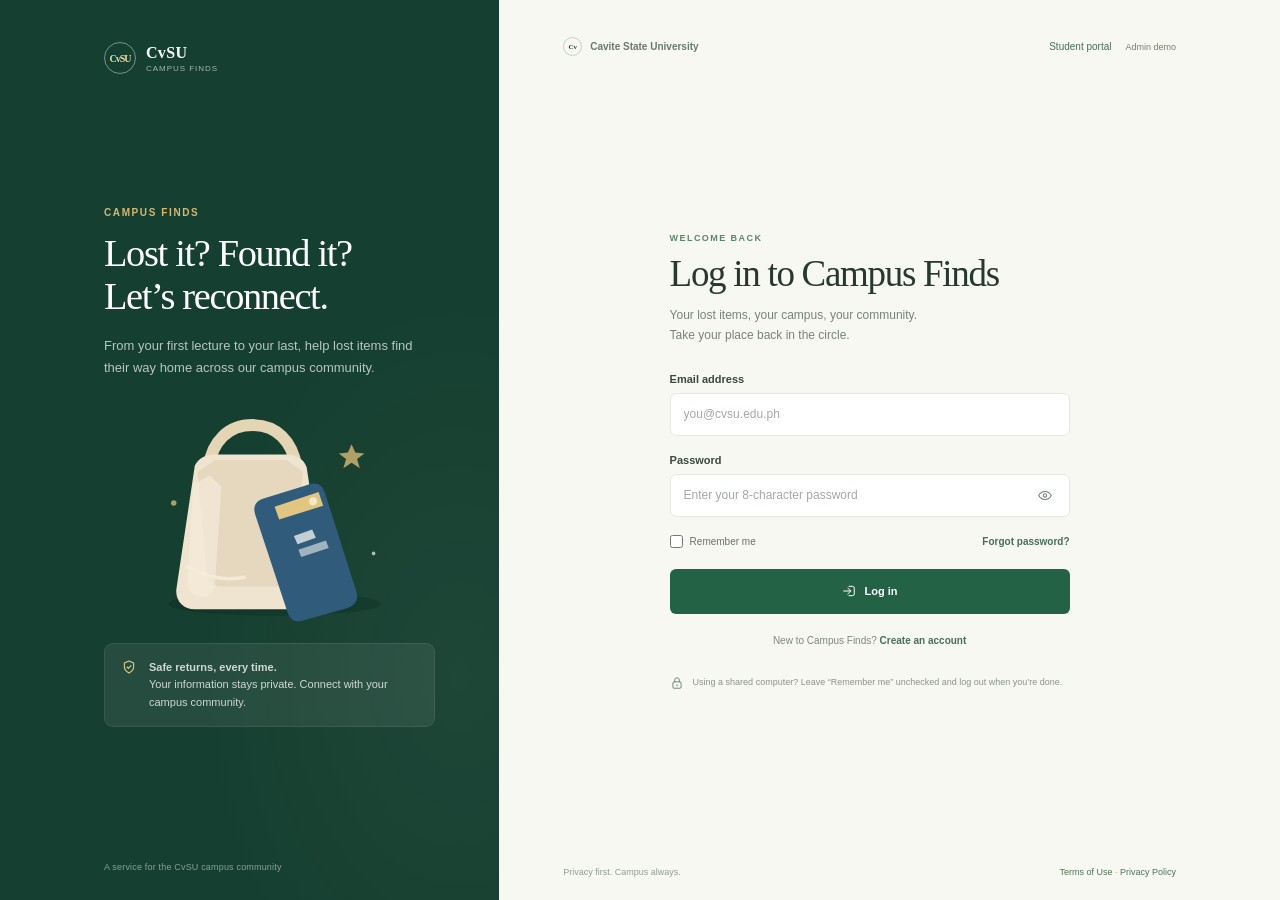
==== index.html @ 8b63ada3 "Add files via upload" ====
<!doctype html>
<html lang="en">
<head>
  <meta charset="utf-8">
  <meta name="viewport" content="width=device-width, initial-scale=1">
  <meta name="theme-color" content="#153f30">
  <title>Log in | Campus Finds</title>
  <link rel="stylesheet" href="style.css">
</head>
<body>
  <div class="page">
    <aside class="story" aria-labelledby="story-heading">
      <a class="brand" href="#" aria-label="Campus Finds home">
        <span class="brand-seal" aria-hidden="true">CvSU</span>
        <span class="brand-copy">
          <span class="brand-name">CvSU</span>
          <span class="brand-caption">Campus Finds</span>
        </span>
      </a>

      <div class="story-content">
        <p class="eyebrow">Campus Finds</p>
        <h1 id="story-heading">Lost it? Found it?<br>Let’s reconnect.</h1>
        <p class="story-description">From your first lecture to your last, help lost items find their way home across our campus community.</p>

        <svg class="illustration" viewBox="0 0 360 245" role="img" aria-labelledby="illustration-title">
          <title id="illustration-title">A canvas tote bag and a found student ID card</title>
          <ellipse cx="185" cy="218" rx="116" ry="13" fill="#092a20" opacity=".35"/>
          <path d="M113 69c4-29 22-46 48-46s43 17 48 46" fill="none" stroke="#e4d5b4" stroke-width="13" stroke-linecap="round"/>
          <path d="M98 67c4-8 12-12 22-12h78c11 0 19 5 22 14l20 132c2 13-7 23-20 23H98c-13 0-22-10-20-23L98 67Z" fill="#eee4cf"/>
          <path d="m101 74 19-13h78l18 13-11 110c-1 9-7 15-16 15h-62c-9 0-15-6-16-15L101 74Z" fill="#e5d8bf"/>
          <path d="m96 88 18-10 13 12-7 106c-1 8-4 13-11 14-10 1-20-5-19-17L96 88Z" fill="#f5ecda" opacity=".7"/>
          <path d="M219 89c10-5 18-2 21 8l34 107c3 10-1 16-11 19l-46 13c-9 3-15 0-18-9l-35-106c-3-9 0-15 9-18l46-14Z" fill="#315b7a"/>
          <path d="m185 112 48-16 5 15-48 15-5-14Z" fill="#e0c681"/>
          <circle cx="227" cy="106" r="4.4" fill="#f4e7c4"/>
          <path d="m206 144 20-7 4 9-20 7-4-9Z" fill="#dce5e6" opacity=".85"/>
          <path d="m211 159 30-10 3 8-30 10-3-8Z" fill="#dce5e6" opacity=".65"/>
          <path d="M91 178c21 12 41 15 61 11" fill="none" stroke="#f5ecda" stroke-width="4" stroke-linecap="round" opacity=".9"/>
          <path d="m269 44 4 9 10 1-8 6 3 10-9-6-9 6 3-10-8-6 10-1 4-9Z" fill="#d4b873" opacity=".8"/>
          <circle cx="75" cy="108" r="3" fill="#d4b873" opacity=".8"/>
          <circle cx="293" cy="163" r="2" fill="#fff" opacity=".65"/>
        </svg>

        <div class="story-note">
          <span class="note-icon" aria-hidden="true">
            <svg viewBox="0 0 24 24" fill="none">
              <path d="M12 3 5 6v5c0 4.7 2.9 8.1 7 10 4.1-1.9 7-5.3 7-10V6l-7-3Z" stroke="currentColor" stroke-width="1.6" stroke-linejoin="round"/>
              <path d="m9 12 2 2 4-4" stroke="currentColor" stroke-width="1.6" stroke-linecap="round" stroke-linejoin="round"/>
            </svg>
          </span>
          <span><strong>Safe returns, every time.</strong><br>Your information stays private. Connect with your campus community.</span>
        </div>
      </div>

      <footer class="story-footer">A service for the CvSU campus community</footer>
    </aside>

    <main class="main">
      <header class="topbar">
        <span class="topbar-campus"><span class="mini-seal" aria-hidden="true">Cv</span> Cavite State University</span>
        <span class="login-portals">
          <a href="student-overview.html">Student portal</a>
          <a href="admin-dashboard.html">Admin demo</a>
        </span>
      </header>

      <section class="login-area" aria-labelledby="login-heading">
        <div class="login-card">
          <p class="eyebrow">Welcome back</p>
          <h2 id="login-heading">Log in to Campus Finds</h2>
          <p class="login-intro">Your lost items, your campus, your community.<br>Take your place back in the circle.</p>

          <form id="login-form">
            <div class="field">
              <label for="email">Email address</label>
              <input id="email" name="email" type="email" autocomplete="username" placeholder="you@cvsu.edu.ph" required>
            </div>

            <div class="field">
              <label for="password">Password</label>
              <div class="input-wrap">
                <input class="password-input" id="password" name="password" type="password" autocomplete="current-password" placeholder="Enter your 8-character password" minlength="8" maxlength="8" required>
                <button class="visibility-toggle" id="toggle-password" type="button" aria-label="Show password" aria-pressed="false">
                  <svg viewBox="0 0 24 24" fill="none" aria-hidden="true">
                    <path d="M2.5 12s3.3-6 9.5-6 9.5 6 9.5 6-3.3 6-9.5 6-9.5-6-9.5-6Z" stroke="currentColor" stroke-width="1.6" stroke-linejoin="round"/>
                    <circle cx="12" cy="12" r="2.5" stroke="currentColor" stroke-width="1.6"/>
                  </svg>
                </button>
              </div>
            </div>

            <div class="form-options">
              <label class="remember" for="remember">
                <input id="remember" name="remember" type="checkbox">
                <span>Remember me</span>
              </label>
              <a class="text-link" href="#forgot-password">Forgot password?</a>
            </div>

            <button class="submit-button" type="submit">
              <svg viewBox="0 0 24 24" fill="none" aria-hidden="true">
                <path d="M10 17 15 12 10 7M15 12H3m9-8h6a3 3 0 0 1 3 3v10a3 3 0 0 1-3 3h-6" stroke="currentColor" stroke-width="1.7" stroke-linecap="round" stroke-linejoin="round"/>
              </svg>
              Log in
            </button>
            <p class="form-message" id="form-message" role="status" aria-live="polite"></p>
          </form>

          <p class="signup-prompt">New to Campus Finds? <a class="text-link" href="register.html">Create an account</a></p>

          <div class="security-note">
            <svg viewBox="0 0 24 24" fill="none" aria-hidden="true">
              <rect x="5" y="10" width="14" height="11" rx="2" stroke="currentColor" stroke-width="1.6"/>
              <path d="M8 10V7a4 4 0 0 1 8 0v3m-4 5v2" stroke="currentColor" stroke-width="1.6" stroke-linecap="round"/>
            </svg>
            <span>Using a shared computer? Leave “Remember me” unchecked and log out when you’re done.</span>
          </div>
        </div>
      </section>

      <footer class="main-footer">
        <span>Privacy first. Campus always.</span>
        <span class="terms"><a href="#terms">Terms of Use</a> · <a href="#privacy">Privacy Policy</a></span>
      </footer>
    </main>
  </div>

  <script>
    const accountsStorageKey = "campus-finds-accounts";
    const passwordInput = document.querySelector("#password");
    const passwordToggle = document.querySelector("#toggle-password");
    const loginForm = document.querySelector("#login-form");
    const formMessage = document.querySelector("#form-message");

    passwordToggle.addEventListener("click", () => {
      const showingPassword = passwordInput.type === "password";
      passwordInput.type = showingPassword ? "text" : "password";
      passwordToggle.setAttribute("aria-pressed", String(showingPassword));
      passwordToggle.setAttribute("aria-label", showingPassword ? "Hide password" : "Show password");
    });

    if (new URLSearchParams(window.location.search).has("registered")) {
      formMessage.textContent = "Account created. You can now log in with your campus email and password.";
      formMessage.classList.add("success");
      const savedProfile = JSON.parse(localStorage.getItem("campus-finds-student-profile") || "{}");
      if (savedProfile.email) {
        document.querySelector("#email").value = savedProfile.email;
      }
    }

    async function hashPassword(password, salt) {
      const encoded = new TextEncoder().encode(`${salt}:${password}`);
      const digest = await crypto.subtle.digest("SHA-256", encoded);
      return Array.from(new Uint8Array(digest), (byte) => byte.toString(16).padStart(2, "0")).join("");
    }

    loginForm.addEventListener("submit", async (event) => {
      event.preventDefault();
      formMessage.textContent = "";
      formMessage.classList.remove("success");

      try {
        const savedAccounts = localStorage.getItem(accountsStorageKey);
        const accounts = savedAccounts ? JSON.parse(savedAccounts) : [];
        if (!Array.isArray(accounts)) {
          throw new Error("Saved account data has an unexpected format.");
        }

        const email = document.querySelector("#email").value.trim().toLowerCase();
        const account = accounts.find((savedAccount) => savedAccount.email === email);
        if (!account || await hashPassword(passwordInput.value, account.salt) !== account.passwordHash) {
          formMessage.textContent = "Email or password is incorrect. If you do not have an account yet, create one first.";
          return;
        }

        localStorage.setItem("campus-finds-student-profile", JSON.stringify({
          firstName: account.firstName,
          lastName: account.lastName,
          studentNumber: account.studentNumber,
          program: account.program,
          email: account.email
        }));
        window.location.href = "student-overview.html";
      } catch (error) {
        console.error("Unable to log in the student account.", error);
        formMessage.textContent = "Could not log in using this browser. Check browser storage settings and try again.";
      }
    });
  </script>
</body>
</html>
---- style.css ----
:root {
  color-scheme: light;
  --forest: #153f30;
  --forest-deep: #103629;
  --cream: #f8f8f2;
  --ink: #26372f;
  --muted: #78837b;
  --line: #e5e9e2;
  --gold: #d4b873;
  font-family: Inter, "Segoe UI", Arial, sans-serif;
  font-synthesis: none;
  text-rendering: optimizeLegibility;
  -webkit-font-smoothing: antialiased;
  -moz-osx-font-smoothing: grayscale;
}

* {
  box-sizing: border-box;
}

body {
  min-width: 320px;
  min-height: 100vh;
  margin: 0;
  color: var(--ink);
  background: var(--cream);
}

a {
  color: inherit;
}

button,
input {
  font: inherit;
}

.page {
  display: grid;
  grid-template-columns: minmax(320px, 39%) 1fr;
  min-height: 100vh;
}

.story {
  position: relative;
  display: flex;
  min-height: 100vh;
  flex-direction: column;
  overflow: hidden;
  padding: 42px clamp(32px, 5vw, 76px) 28px;
  color: #fff;
  background:
    radial-gradient(ellipse at 92% 75%, rgb(255 255 255 / 4%), transparent 40%),
    var(--forest);
}

.brand {
  display: inline-flex;
  width: fit-content;
  align-items: center;
  gap: 10px;
  color: inherit;
  text-decoration: none;
}

.brand-seal {
  display: grid;
  width: 32px;
  height: 32px;
  place-items: center;
  border: 1px solid rgb(255 255 255 / 42%);
  border-radius: 50%;
  color: #f0dda3;
  font-family: Georgia, serif;
  font-size: 10px;
  font-weight: 700;
  letter-spacing: -1px;
}

.brand-copy {
  display: grid;
  gap: 2px;
}

.brand-name {
  font-family: Georgia, "Times New Roman", serif;
  font-size: 16px;
  font-weight: 700;
  letter-spacing: .02em;
}

.brand-caption {
  color: rgb(255 255 255 / 62%);
  font-size: 8px;
  letter-spacing: .12em;
  text-transform: uppercase;
}

.story-content {
  width: min(100%, 390px);
  margin: auto 0;
  padding: 46px 0 20px;
}

.eyebrow {
  margin: 0 0 14px;
  color: var(--gold);
  font-size: 10px;
  font-weight: 700;
  letter-spacing: .16em;
  text-transform: uppercase;
}

.story h1 {
  max-width: 350px;
  margin: 0;
  font-family: Georgia, "Times New Roman", serif;
  font-size: clamp(30px, 3vw, 43px);
  font-weight: 500;
  letter-spacing: -.035em;
  line-height: 1.12;
}

.story-description {
  max-width: 340px;
  margin: 17px 0 0;
  color: rgb(255 255 255 / 70%);
  font-size: 13px;
  line-height: 1.75;
}

.illustration {
  display: block;
  width: min(100%, 330px);
  height: auto;
  margin: 24px auto 14px;
  overflow: visible;
}

.story-note {
  display: flex;
  max-width: 350px;
  align-items: flex-start;
  gap: 12px;
  padding: 15px 16px;
  border: 1px solid rgb(255 255 255 / 8%);
  border-radius: 9px;
  background: rgb(255 255 255 / 7%);
  color: rgb(255 255 255 / 78%);
  font-size: 11px;
  line-height: 1.6;
}

.note-icon {
  flex: 0 0 auto;
  color: #e4cf8b;
}

.note-icon svg {
  display: block;
  width: 16px;
  height: 16px;
}

.story-footer {
  margin-top: 28px;
  color: rgb(255 255 255 / 50%);
  font-size: 9px;
  letter-spacing: .02em;
}

.main {
  display: flex;
  min-width: 0;
  min-height: 100vh;
  flex-direction: column;
  padding: 37px clamp(30px, 5vw, 76px) 23px;
  background: var(--cream);
}

.topbar {
  display: flex;
  align-items: center;
  justify-content: space-between;
  color: #68786e;
  font-size: 10px;
}

.topbar-campus {
  display: inline-flex;
  align-items: center;
  gap: 8px;
  font-weight: 600;
}

.mini-seal {
  display: inline-grid;
  width: 19px;
  height: 19px;
  place-items: center;
  border: 1px solid #c7d0c7;
  border-radius: 50%;
  color: var(--forest);
  font-family: Georgia, serif;
  font-size: 7px;
  font-weight: 700;
}

.topbar a,
.text-link {
  color: #456e59;
  text-decoration: none;
}

.login-portals {
  display: inline-flex;
  align-items: center;
  gap: 14px;
}

.login-portals a:last-child {
  color: #7a806d;
  font-size: 9px;
}

.topbar a:hover,
.text-link:hover,
.terms a:hover {
  text-decoration: underline;
  text-underline-offset: 3px;
}

.login-area {
  display: grid;
  flex: 1;
  align-items: center;
  justify-items: center;
  padding: 54px 0;
}

.login-card {
  width: min(100%, 400px);
}

.register-area {
  padding: 26px 0;
}

.register-card {
  width: min(100%, 430px);
}

.register-card .eyebrow {
  margin-bottom: 9px;
  color: #5c866c;
  font-size: 9px;
}

.register-card h2 {
  margin: 0;
  color: #26382f;
  font-size: clamp(25px, 2.5vw, 31px);
  font-weight: 500;
  letter-spacing: -.035em;
  line-height: 1.15;
}

.register-card .login-intro {
  margin: 7px 0 16px;
  font-size: 11px;
  line-height: 1.55;
}

.register-grid {
  display: grid;
  grid-template-columns: repeat(2, minmax(0, 1fr));
  column-gap: 12px;
}

.register-card .field {
  margin-bottom: 11px;
}

.register-card .field label {
  margin-bottom: 6px;
  font-size: 10px;
}

.register-card .field input[type="email"],
.register-card .field input[type="password"],
.register-card .field input[type="text"] {
  height: 37px;
  padding: 0 10px;
  font-size: 11px;
}

.register-card .password-input {
  padding-right: 40px !important;
}

.register-card .visibility-toggle {
  right: 8px;
}

.field-hint {
  margin: 5px 0 0;
  color: #89938b;
  font-size: 9px;
  line-height: 1.4;
}

.terms-consent {
  display: flex;
  align-items: flex-start;
  gap: 7px;
  margin: 2px 0 13px;
  color: #78837b;
  font-size: 9px;
  line-height: 1.45;
}

.terms-consent input {
  flex: 0 0 auto;
  width: 13px;
  height: 13px;
  margin: 1px 0 0;
  accent-color: var(--forest);
}

.terms-consent a {
  color: #456e59;
  font-weight: 600;
  text-decoration: none;
}

.register-card .submit-button {
  min-height: 39px;
  font-size: 10px;
}

.register-card .signup-prompt {
  margin-top: 13px;
}

.register-note {
  display: flex;
  align-items: flex-start;
  gap: 8px;
  margin-top: 15px;
  padding: 10px;
  border-radius: 6px;
  background: #edf4eb;
  color: #54715d;
  font-size: 9px;
  line-height: 1.45;
}

.register-note svg {
  flex: 0 0 auto;
  width: 13px;
  height: 13px;
  color: #28734e;
}

.login-card .eyebrow {
  margin-bottom: 10px;
  color: #5c866c;
  font-size: 9px;
}

.login-card h2 {
  margin: 0;
  color: #26382f;
  font-family: Georgia, "Times New Roman", serif;
  font-size: clamp(28px, 3vw, 37px);
  font-weight: 500;
  letter-spacing: -.035em;
  line-height: 1.15;
}

.login-intro {
  margin: 9px 0 27px;
  color: var(--muted);
  font-size: 12px;
  line-height: 1.7;
}

.field {
  margin-bottom: 18px;
}

.field label {
  display: block;
  margin-bottom: 8px;
  color: #39483f;
  font-size: 11px;
  font-weight: 650;
}

.input-wrap {
  position: relative;
}

.field input[type="email"],
.field input[type="password"],
.field input[type="text"] {
  display: block;
  width: 100%;
  height: 43px;
  padding: 0 13px;
  border: 1px solid var(--line);
  border-radius: 6px;
  outline: none;
  background: #fff;
  color: #28382f;
  font-size: 12px;
  transition: border-color .15s ease, box-shadow .15s ease;
}

.field input::placeholder {
  color: #a2aaa3;
}

.field input:focus {
  border-color: #6f947c;
  box-shadow: 0 0 0 3px rgb(72 117 87 / 12%);
}

.password-input {
  padding-right: 49px !important;
}

.visibility-toggle {
  position: absolute;
  top: 50%;
  right: 12px;
  display: inline-grid;
  width: 25px;
  height: 25px;
  place-items: center;
  padding: 0;
  transform: translateY(-50%);
  border: 0;
  background: transparent;
  color: #718077;
  cursor: pointer;
}

.visibility-toggle svg {
  width: 16px;
  height: 16px;
}

.form-options {
  display: flex;
  align-items: center;
  justify-content: space-between;
  gap: 12px;
  margin: 1px 0 21px;
  font-size: 10px;
}

.remember {
  display: inline-flex;
  align-items: center;
  gap: 7px;
  color: #67736b;
  cursor: pointer;
}

.remember input {
  width: 13px;
  height: 13px;
  margin: 0;
  accent-color: var(--forest);
}

.text-link {
  font-size: 10px;
  font-weight: 600;
}

.submit-button {
  display: inline-flex;
  width: 100%;
  min-height: 45px;
  align-items: center;
  justify-content: center;
  gap: 9px;
  border: 0;
  border-radius: 6px;
  background: #246246;
  color: #fff;
  cursor: pointer;
  font-size: 11px;
  font-weight: 650;
  transition: background .15s ease, transform .15s ease;
}

.submit-button:hover {
  background: #1b5139;
}

.submit-button:active {
  transform: translateY(1px);
}

.submit-button svg {
  width: 14px;
  height: 14px;
}

.form-message {
  min-height: 0;
  margin: 0;
  color: #9b4c36;
  font-size: 11px;
  line-height: 1.5;
}

.form-message.success {
  color: #32704b;
}

.form-message:not(:empty) {
  margin-top: 12px;
}

.signup-prompt {
  margin: 21px 0 0;
  color: #7d877f;
  font-size: 10px;
  text-align: center;
}

.signup-prompt a {
  font-weight: 650;
}

.security-note {
  display: flex;
  align-items: flex-start;
  gap: 9px;
  margin-top: 29px;
  color: #89938b;
  font-size: 9px;
  line-height: 1.6;
}

.security-note svg {
  flex: 0 0 auto;
  width: 14px;
  height: 14px;
  margin-top: 1px;
  color: #67836e;
}

.main-footer {
  display: flex;
  align-items: center;
  justify-content: space-between;
  gap: 20px;
  color: #929b92;
  font-size: 9px;
}

.main-footer a {
  color: #4b7358;
  text-decoration: none;
}

:focus-visible {
  outline: 3px solid #b5a05f;
  outline-offset: 3px;
}

@media (min-width: 1200px) {
  .story {
    padding-left: max(64px, calc((100vw - 1200px) / 2 + 64px));
  }

  .main {
    padding-right: max(64px, calc((100vw - 1200px) / 2 + 64px));
  }
}

@media (max-width: 760px) {
  .page {
    grid-template-columns: minmax(270px, 40%) 1fr;
  }

  .story {
    padding: 30px 25px 22px;
  }

  .main {
    padding: 28px 25px 20px;
  }

  .illustration {
    margin-top: 12px;
  }

  .login-area {
    padding: 38px 0;
  }

  .register-area {
    padding: 30px 0;
  }
}

@media (max-width: 600px) {
  .page {
    display: flex;
    flex-direction: column;
  }

  .story {
    min-height: auto;
    padding: 24px 24px 22px;
  }

  .story-content {
    width: 100%;
    margin: 30px 0 0;
    padding: 0;
  }

  .story h1 {
    max-width: 320px;
    font-size: 32px;
  }

  .story-description {
    max-width: 420px;
    margin-top: 10px;
    font-size: 12px;
  }

  .illustration {
    position: absolute;
    right: 12px;
    bottom: 7px;
    width: 145px;
    margin: 0;
    opacity: .92;
  }

  .story-note,
  .story-footer {
    display: none;
  }

  .main {
    min-height: 620px;
    flex: 1;
    padding: 24px 24px 18px;
  }

  .register-grid {
    column-gap: 10px;
  }

  .login-area {
    padding: 46px 0;
  }

  .login-card h2 {
    font-size: 32px;
  }

  .main-footer {
    flex-wrap: wrap;
    font-size: 8px;
  }
}

@media (max-width: 380px) {
  .story {
    padding-right: 18px;
    padding-left: 18px;
  }

  .main {
    padding-right: 18px;
    padding-left: 18px;
  }

  .illustration {
    right: -14px;
    width: 125px;
    opacity: .7;
  }
}

.dashboard-body {
  min-width: 320px;
  background: #f4f6f2;
}

.dashboard {
  display: grid;
  min-height: 100vh;
  grid-template-columns: 218px minmax(0, 1fr);
}

.dashboard-sidebar {
  position: sticky;
  top: 0;
  display: flex;
  height: 100vh;
  flex-direction: column;
  padding: 25px 18px 15px;
  background: #153f30;
  color: #fff;
}

.dashboard-sidebar .brand {
  margin: 0 4px 32px;
}

.dashboard-sidebar .brand-name {
  font-family: inherit;
  font-size: 18px;
}

.dashboard-campus-tag {
  color: #e2ca82;
  font-size: 7px;
  font-weight: 500;
  text-transform: uppercase;
}

.dashboard-sidebar .brand-caption {
  font-size: 8px;
  line-height: 1.6;
  letter-spacing: .02em;
  text-transform: none;
}

.dashboard-nav-group {
  display: grid;
  gap: 12px;
}

.dashboard-product {
  display: grid;
  gap: 5px;
  padding: 0 4px 10px;
  color: #fff;
  text-decoration: none;
}

.dashboard-product strong {
  font-size: 13px;
}

.dashboard-product span,
.dashboard-nav-label {
  color: #b8c9bf;
  font-size: 8px;
  text-transform: uppercase;
}

.dashboard-nav-label {
  margin: 0 4px -5px;
  color: #d2c280;
}

.dashboard-nav {
  display: grid;
  gap: 5px;
}

.dashboard-nav a {
  display: flex;
  min-height: 33px;
  align-items: center;
  gap: 9px;
  padding: 0 10px;
  border-radius: 5px;
  color: #d4e0d8;
  font-size: 10px;
  text-decoration: none;
}

.dashboard-nav a span {
  width: 14px;
  font-size: 14px;
  text-align: center;
}

.dashboard-nav a:hover,
.dashboard-nav a.active {
  background: #285b43;
  color: #fff;
}

.dashboard-sidebar-bottom {
  margin-top: auto;
}

.dashboard-tip {
  display: grid;
  gap: 8px;
  padding: 11px;
  border: 1px solid rgb(255 255 255 / 9%);
  border-radius: 7px;
  background: rgb(255 255 255 / 5%);
  font-size: 9px;
}

.dashboard-tip > span {
  color: #dec87b;
  font-size: 16px;
}

.dashboard-tip p {
  margin: 0;
  color: #bfd0c6;
  line-height: 1.5;
}

.dashboard-tip a,
.dashboard-help {
  color: #d5c57f;
  font-size: 8px;
  text-decoration: none;
}

.dashboard-help {
  display: block;
  margin: 15px 3px 0;
  color: #b8c9bf;
}

.dashboard-main {
  min-width: 0;
}

.dashboard-topbar {
  display: flex;
  min-height: 56px;
  align-items: center;
  justify-content: space-between;
  gap: 15px;
  padding: 0 28px;
  border-bottom: 1px solid #e8ebe5;
  background: #fff;
}

.dashboard-campus-name,
.dashboard-user {
  display: flex;
  align-items: center;
  gap: 9px;
  color: #45584c;
  font-size: 9px;
}

.admin-portal-link {
  color: #55755e;
  font-size: 8px;
  text-decoration: none;
}

.admin-portal-link:hover {
  text-decoration: underline;
}

.dashboard-topbar .mini-seal {
  width: 17px;
  height: 17px;
}

.portal-pill {
  padding: 4px 7px;
  border-radius: 9px;
  background: #edf4eb;
  color: #55755e;
  font-size: 7px;
}

.dashboard-user {
  gap: 10px;
}

.dashboard-profile-link {
  display: flex;
  align-items: center;
  gap: 8px;
  border-radius: 5px;
  color: inherit;
  text-decoration: none;
}

.dashboard-profile-link:hover .user-name {
  color: #286345;
}

.notification-button {
  border: 0;
  background: transparent;
  color: #68786e;
  cursor: pointer;
}

.user-avatar {
  display: grid;
  width: 23px;
  height: 23px;
  place-items: center;
  border-radius: 50%;
  background: #e7f0e7;
  color: #315c43;
  font-size: 9px;
}

.user-name {
  color: #34453b;
  font-size: 9px;
}

.user-name small {
  display: block;
  margin-top: 2px;
  color: #89938b;
  font-size: 7px;
}

.profile-page {
  width: min(100%, 620px);
  margin: 0 auto;
}

.profile-page h1 {
  margin: 0;
  color: #283d32;
  font-size: 22px;
  font-weight: 500;
}

.profile-intro {
  margin: 6px 0 18px;
  color: #879188;
  font-size: 10px;
  line-height: 1.5;
}

.profile-card {
  padding: 20px;
  border: 1px solid #e7ebe5;
  border-radius: 8px;
  background: #fff;
}

.profile-card-heading {
  display: flex;
  align-items: center;
  gap: 12px;
  margin-bottom: 18px;
  padding-bottom: 16px;
  border-bottom: 1px solid #edf0eb;
}

.profile-avatar-large {
  display: grid;
  width: 42px;
  height: 42px;
  flex: 0 0 auto;
  place-items: center;
  border-radius: 50%;
  background: #e7f0e7;
  color: #315c43;
  font-size: 17px;
  font-weight: 600;
}

.profile-card-heading h2 {
  margin: 0;
  color: #34483a;
  font-size: 13px;
}

.profile-card-heading p {
  margin: 4px 0 0;
  color: #89938b;
  font-size: 9px;
}

.profile-form-grid {
  display: grid;
  grid-template-columns: repeat(2, minmax(0, 1fr));
  gap: 0 14px;
}

.profile-card .field {
  margin-bottom: 15px;
}

.profile-card .field label {
  margin-bottom: 6px;
  font-size: 10px;
}

.profile-card .field input {
  height: 39px;
  padding: 0 10px;
  border: 1px solid var(--line);
  border-radius: 6px;
  outline: none;
  background: #fff;
  color: #28382f;
  font-size: 11px;
}

.profile-card .field input:focus {
  border-color: #6f947c;
  box-shadow: 0 0 0 3px rgb(72 117 87 / 12%);
}

.profile-actions {
  display: flex;
  align-items: center;
  gap: 12px;
  margin-top: 2px;
}

.profile-actions .submit-button {
  width: auto;
  min-width: 145px;
  padding: 0 16px;
}

.profile-message {
  margin: 0;
  color: #32704b;
  font-size: 9px;
  line-height: 1.5;
}

.profile-message:not(:empty) {
  margin-top: 12px;
}

.profile-message.error {
  color: #9b4c36;
}

.profile-back-link {
  color: #456e59;
  font-size: 10px;
  text-decoration: none;
}

.profile-notice {
  margin: 13px 0 0;
  padding: 10px;
  border-radius: 6px;
  background: #edf4eb;
  color: #54715d;
  font-size: 9px;
  line-height: 1.5;
}

.logout-link {
  color: #68786e;
  font-size: 8px;
  text-decoration: none;
}

.dashboard-content {
  width: min(100%, 1160px);
  margin: 0 auto;
  padding: 23px 28px 16px;
}

.dashboard-heading {
  display: flex;
  align-items: flex-end;
  justify-content: space-between;
  gap: 15px;
  margin-bottom: 17px;
}

.dashboard-eyebrow {
  margin: 0 0 5px;
  color: #4b795a;
  font-size: 8px;
  font-weight: 700;
  letter-spacing: .06em;
  text-transform: uppercase;
}

.dashboard-heading h1 {
  margin: 0;
  color: #283d32;
  font-size: 22px;
  font-weight: 500;
}

.dashboard-subtitle {
  margin: 5px 0 0;
  color: #879188;
  font-size: 9px;
}

.dashboard-date {
  color: #8a948c;
  font-size: 8px;
}

.dashboard-hero {
  position: relative;
  display: flex;
  min-height: 116px;
  align-items: center;
  overflow: hidden;
  padding: 18px 22px;
  border-radius: 8px;
  background: #153f30;
  color: white;
}

.dashboard-hero h2 {
  margin: 0;
  font-size: 16px;
  font-weight: 600;
}

.dashboard-hero p {
  margin: 7px 0 11px;
  color: #d0ddd4;
  font-size: 8px;
  line-height: 1.6;
}

.hero-decoration {
  position: absolute;
  right: 45px;
  bottom: -28px;
  display: grid;
  width: 126px;
  height: 126px;
  place-items: center;
  border: 1px solid rgb(255 255 255 / 17%);
  border-radius: 50%;
  color: rgb(255 255 255 / 16%);
  font-family: Georgia, serif;
  font-size: 26px;
}

.dashboard-stats {
  display: grid;
  grid-template-columns: repeat(4, minmax(0, 1fr));
  gap: 10px;
  margin: 12px 0 15px;
}

.stat-card {
  display: flex;
  min-height: 66px;
  align-items: flex-start;
  gap: 9px;
  padding: 10px;
  border: 1px solid #e7ebe5;
  border-radius: 7px;
  background: #fff;
}

.stat-icon {
  display: grid;
  width: 19px;
  height: 19px;
  flex: 0 0 auto;
  place-items: center;
  border-radius: 5px;
  font-size: 10px;
}

.stat-icon.green {
  background: #e9f2e9;
  color: #4c805b;
}

.stat-icon.blue {
  background: #edf3f4;
  color: #537c80;
}

.stat-icon.gold {
  background: #f5f0e5;
  color: #9a7840;
}

.stat-card p,
.stat-card small {
  display: block;
  margin: 0;
  color: #89938b;
  font-size: 7px;
}

.stat-card strong {
  display: block;
  margin: 3px 0;
  color: #2e4437;
  font-size: 17px;
  font-weight: 600;
  line-height: 1;
}

.dashboard-columns {
  display: grid;
  grid-template-columns: minmax(0, 1.8fr) minmax(180px, .9fr);
  gap: 12px;
}

.reported-section,
.updates-section {
  min-width: 0;
}

.section-heading {
  display: flex;
  min-height: 23px;
  align-items: flex-start;
  justify-content: space-between;
  gap: 10px;
}

.section-heading h2 {
  margin: 0;
  color: #33483a;
  font-size: 11px;
  font-weight: 650;
}

.section-heading a,
.updates-link {
  color: #37724e;
  font-size: 7px;
  font-weight: 600;
  text-decoration: none;
}

.empty-items,
.empty-updates {
  display: flex;
  min-height: 151px;
  flex-direction: column;
  align-items: center;
  justify-content: center;
  padding: 15px;
  border: 1px dashed #dce4da;
  border-radius: 7px;
  background: #fff;
  text-align: center;
}

.empty-items-icon {
  display: grid;
  width: 32px;
  height: 32px;
  place-items: center;
  border-radius: 50%;
  background: #eff4ed;
  color: #598064;
  font-size: 18px;
}

.empty-items h3 {
  margin: 9px 0 4px;
  color: #405548;
  font-size: 10px;
  font-weight: 600;
}

.empty-items p,
.empty-updates small {
  max-width: 240px;
  margin: 0;
  color: #89938b;
  font-size: 8px;
  line-height: 1.5;
}

.empty-items > a {
  margin-top: 9px;
  color: #33734e;
  font-size: 8px;
  font-weight: 600;
  text-decoration: none;
}

.empty-updates {
  min-height: 118px;
  align-items: flex-start;
  padding: 14px;
  border-style: solid;
  text-align: left;
}

.empty-updates > span {
  color: #598064;
  font-size: 15px;
}

.empty-updates p {
  margin: 7px 0 4px;
  color: #405548;
  font-size: 9px;
  font-weight: 600;
}

.dashboard-guide {
  display: flex;
  min-height: 41px;
  align-items: center;
  justify-content: space-between;
  gap: 12px;
  margin-top: 14px;
  padding: 8px 12px;
  border-radius: 6px;
  background: #eaf2e8;
  color: #57715c;
  font-size: 7px;
}

.dashboard-guide strong {
  margin-right: auto;
  color: #3e6149;
}

.guide-shield {
  color: #37734f;
  font-size: 13px;
}

.dashboard-footer {
  display: flex;
  justify-content: space-between;
  gap: 10px;
  margin-top: 16px;
  color: #929b92;
  font-size: 7px;
}

.dashboard-footer a {
  color: #52745d;
  text-decoration: none;
}

.admin-dashboard-body {
  background: #f4f6f2;
}

.admin-export-link {
  display: inline-flex;
  flex: 0 0 auto;
  align-items: center;
  gap: 7px;
  padding: 8px 10px;
  border: 1px solid #dce7dd;
  border-radius: 5px;
  background: #fff;
  color: #3d7551;
  font-size: 8px;
  font-weight: 600;
  text-decoration: none;
}

.admin-export-link:hover {
  background: #f3f8f2;
}

.admin-demo-notice {
  margin: 0 0 12px;
  padding: 9px 11px;
  border: 1px solid #e8dfc4;
  border-radius: 6px;
  background: #fbf8ef;
  color: #76643a;
  font-size: 8px;
  line-height: 1.5;
}

.admin-data-error {
  margin: 0 0 12px;
  padding: 10px 12px;
  border: 1px solid #edc9c0;
  border-radius: 6px;
  background: #fff3ef;
  color: #914632;
  font-size: 9px;
}

.admin-data-error[hidden],
.admin-panel [hidden] {
  display: none;
}

.admin-stats {
  margin-top: 0;
}

.admin-panel {
  min-width: 0;
  margin-top: 14px;
  padding: 14px;
  border: 1px solid #e7ebe5;
  border-radius: 7px;
  background: #fff;
}

.admin-panel-heading {
  display: flex;
  align-items: flex-start;
  justify-content: space-between;
  gap: 12px;
  margin-bottom: 12px;
}

.admin-panel-heading h2 {
  margin: 0;
  color: #33483a;
  font-size: 11px;
  font-weight: 650;
}

.admin-panel-heading p {
  margin: 4px 0 0;
  color: #89938b;
  font-size: 8px;
  line-height: 1.5;
}

.admin-count-pill {
  flex: 0 0 auto;
  padding: 4px 7px;
  border-radius: 10px;
  background: #edf4eb;
  color: #55755e;
  font-size: 7px;
}

.admin-search {
  display: flex;
  min-height: 32px;
  align-items: center;
  gap: 8px;
  margin-bottom: 10px;
  padding: 0 9px;
  border: 1px solid #e5e9e2;
  border-radius: 5px;
  color: #859188;
  font-size: 13px;
}

.admin-search:focus-within {
  border-color: #779680;
  box-shadow: 0 0 0 3px rgb(72 117 87 / 10%);
}

.admin-search input {
  width: 100%;
  min-width: 0;
  border: 0;
  outline: 0;
  background: transparent;
  color: #34453b;
  font-size: 9px;
}

.admin-table-wrap {
  overflow-x: auto;
}

.admin-table {
  width: 100%;
  border-collapse: collapse;
  text-align: left;
}

.admin-table th {
  padding: 8px 9px;
  background: #f7f8f5;
  color: #77837a;
  font-size: 7px;
  font-weight: 600;
  text-transform: uppercase;
}

.admin-table td {
  padding: 9px;
  border-bottom: 1px solid #edf0eb;
  color: #46584c;
  font-size: 8px;
  line-height: 1.5;
  overflow-wrap: anywhere;
}

.admin-table tbody tr:last-child td {
  border-bottom: 0;
}

.admin-empty-state {
  display: flex;
  min-height: 116px;
  flex-direction: column;
  align-items: center;
  justify-content: center;
  padding: 14px;
  border: 1px dashed #dce4da;
  border-radius: 6px;
  background: #fcfdfb;
  text-align: center;
}

.admin-empty-state > span {
  display: grid;
  width: 27px;
  height: 27px;
  place-items: center;
  border-radius: 50%;
  background: #eff4ed;
  color: #598064;
  font-size: 15px;
}

.admin-empty-state strong {
  margin-top: 7px;
  color: #405548;
  font-size: 9px;
}

.admin-empty-state p {
  max-width: 330px;
  margin: 4px 0 0;
  color: #89938b;
  font-size: 8px;
  line-height: 1.5;
}

.admin-empty-state a {
  margin-top: 8px;
  color: #33734e;
  font-size: 8px;
  font-weight: 600;
  text-decoration: none;
}

.admin-no-results {
  margin: 10px 0 0;
  color: #89938b;
  font-size: 8px;
  text-align: center;
}

.sr-only {
  position: absolute;
  width: 1px;
  height: 1px;
  overflow: hidden;
  clip: rect(0, 0, 0, 0);
  white-space: nowrap;
  clip-path: inset(50%);
}

@media (max-width: 850px) {
  .dashboard {
    grid-template-columns: 175px minmax(0, 1fr);
  }

  .dashboard-sidebar {
    padding-right: 12px;
    padding-left: 12px;
  }

  .dashboard-content {
    padding-right: 18px;
    padding-left: 18px;
  }

  .dashboard-topbar {
    padding-right: 18px;
    padding-left: 18px;
  }

  .dashboard-stats {
    grid-template-columns: repeat(2, minmax(0, 1fr));
  }
}

@media (max-width: 600px) {
  .dashboard {
    display: flex;
    flex-direction: column;
  }

  .dashboard-sidebar {
    position: static;
    width: 100%;
    height: auto;
    padding: 13px 15px 10px;
  }

  .dashboard-sidebar .brand {
    margin: 0 0 12px;
  }

  .dashboard-nav-group {
    gap: 7px;
  }

  .dashboard-product {
    display: none;
  }

  .dashboard-nav-label,
  .dashboard-sidebar-bottom {
    display: none;
  }

  .dashboard-nav {
    grid-template-columns: repeat(3, minmax(0, 1fr));
    gap: 4px;
  }

  .dashboard-nav a {
    min-height: 40px;
    flex-direction: column;
    justify-content: center;
    gap: 2px;
    padding: 3px;
    font-size: 7px;
    text-align: center;
  }

  .dashboard-nav a span {
    font-size: 13px;
  }

  .dashboard-topbar {
    min-height: 46px;
    padding: 0 12px;
  }

  .dashboard-user {
    gap: 6px;
  }

  .user-name,
  .notification-button,
  .portal-pill {
    display: none;
  }

  .dashboard-profile-link .user-avatar {
    display: grid;
  }

  .dashboard-content {
    padding: 17px 12px 14px;
  }

  .admin-export-link {
    display: none;
  }

  .admin-panel {
    padding: 11px;
  }

  .dashboard-heading {
    align-items: flex-start;
  }

  .dashboard-heading h1 {
    font-size: 19px;
  }

  .dashboard-subtitle {
    max-width: 260px;
    line-height: 1.5;
  }

  .dashboard-date {
    display: none;
  }

  .dashboard-hero {
    min-height: 128px;
    padding: 15px;
  }

  .dashboard-hero h2 {
    max-width: 250px;
    font-size: 14px;
  }

  .dashboard-hero p {
    max-width: 270px;
  }

  .hero-decoration {
    display: none;
  }

  .dashboard-columns {
    grid-template-columns: 1fr;
  }

  .empty-items {
    min-height: 135px;
  }

  .empty-updates {
    min-height: 100px;
  }

  .dashboard-guide {
    flex-wrap: wrap;
    justify-content: flex-start;
  }

  .dashboard-guide strong {
    margin-right: 0;
  }

  .dashboard-footer {
    flex-wrap: wrap;
  }

  .profile-card {
    padding: 15px;
  }

  .profile-form-grid {
    grid-template-columns: 1fr;
    gap: 0;
  }
}
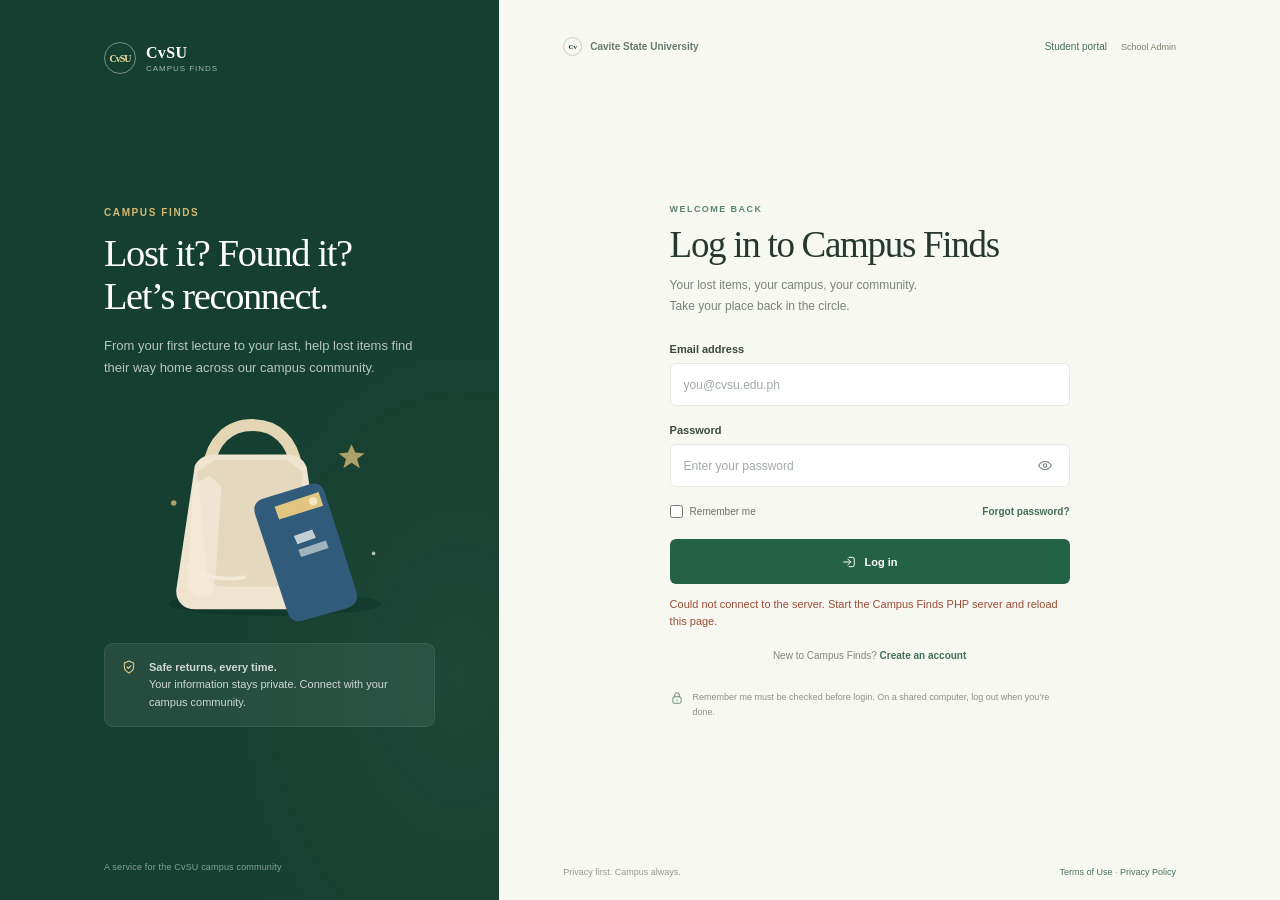
==== commit 67e88df2: "Add files via upload" ====
--- a/index.html
+++ b/index.html
@@ -6,6 +6,11 @@
   <meta name="theme-color" content="#153f30">
   <title>Log in | Campus Finds</title>
   <link rel="stylesheet" href="style.css">
+  <script>
+    if (window.location.protocol === "file:") {
+      window.location.replace(`http://127.0.0.1:8000/index.html${window.location.search}${window.location.hash}`);
+    }
+  </script>
 </head>
 <body>
   <div class="page">
@@ -59,8 +64,8 @@
       <header class="topbar">
         <span class="topbar-campus"><span class="mini-seal" aria-hidden="true">Cv</span> Cavite State University</span>
         <span class="login-portals">
-          <a href="student-overview.html">Student portal</a>
-          <a href="admin-dashboard.html">Admin demo</a>
+          <a href="student-overview.php">Student portal</a>
+          <a href="admin-dashboard.php">School Admin</a>
         </span>
       </header>
 
@@ -79,7 +84,7 @@
             <div class="field">
               <label for="password">Password</label>
               <div class="input-wrap">
-                <input class="password-input" id="password" name="password" type="password" autocomplete="current-password" placeholder="Enter your 8-character password" minlength="8" maxlength="8" required>
+                <input class="password-input" id="password" name="password" type="password" autocomplete="current-password" placeholder="Enter your password" minlength="8" maxlength="72" required>
                 <button class="visibility-toggle" id="toggle-password" type="button" aria-label="Show password" aria-pressed="false">
                   <svg viewBox="0 0 24 24" fill="none" aria-hidden="true">
                     <path d="M2.5 12s3.3-6 9.5-6 9.5 6 9.5 6-3.3 6-9.5 6-9.5-6-9.5-6Z" stroke="currentColor" stroke-width="1.6" stroke-linejoin="round"/>
@@ -91,7 +96,7 @@
 
             <div class="form-options">
               <label class="remember" for="remember">
-                <input id="remember" name="remember" type="checkbox">
+                <input id="remember" name="remember" type="checkbox" required>
                 <span>Remember me</span>
               </label>
               <a class="text-link" href="#forgot-password">Forgot password?</a>
@@ -113,7 +118,7 @@
               <rect x="5" y="10" width="14" height="11" rx="2" stroke="currentColor" stroke-width="1.6"/>
               <path d="M8 10V7a4 4 0 0 1 8 0v3m-4 5v2" stroke="currentColor" stroke-width="1.6" stroke-linecap="round"/>
             </svg>
-            <span>Using a shared computer? Leave “Remember me” unchecked and log out when you’re done.</span>
+            <span>Remember me must be checked before login. On a shared computer, log out when you’re done.</span>
           </div>
         </div>
       </section>
@@ -126,11 +131,11 @@
   </div>
 
   <script>
-    const accountsStorageKey = "campus-finds-accounts";
     const passwordInput = document.querySelector("#password");
     const passwordToggle = document.querySelector("#toggle-password");
     const loginForm = document.querySelector("#login-form");
     const formMessage = document.querySelector("#form-message");
+    const rememberCheckbox = document.querySelector("#remember");
 
     passwordToggle.addEventListener("click", () => {
       const showingPassword = passwordInput.type === "password";
@@ -139,51 +144,69 @@
       passwordToggle.setAttribute("aria-label", showingPassword ? "Hide password" : "Show password");
     });
 
-    if (new URLSearchParams(window.location.search).has("registered")) {
+    const query = new URLSearchParams(window.location.search);
+    if (query.has("registered")) {
       formMessage.textContent = "Account created. You can now log in with your campus email and password.";
       formMessage.classList.add("success");
-      const savedProfile = JSON.parse(localStorage.getItem("campus-finds-student-profile") || "{}");
-      if (savedProfile.email) {
-        document.querySelector("#email").value = savedProfile.email;
+      if (query.has("email")) {
+        document.querySelector("#email").value = query.get("email");
       }
     }
 
-    async function hashPassword(password, salt) {
-      const encoded = new TextEncoder().encode(`${salt}:${password}`);
-      const digest = await crypto.subtle.digest("SHA-256", encoded);
-      return Array.from(new Uint8Array(digest), (byte) => byte.toString(16).padStart(2, "0")).join("");
+    async function loadSession() {
+      const response = await fetch("api.php?action=current", { credentials: "same-origin" });
+      if (!response.ok) {
+        throw new Error("Unable to connect to the Campus Finds server.");
+      }
+      const session = await response.json();
+      if (session.user) {
+        window.location.replace(session.user.role === "admin" ? "admin-dashboard.php" : "student-overview.php");
+        return null;
+      }
+      return session.csrfToken;
     }
+
+    let csrfToken = "";
+    loadSession()
+      .then((token) => { csrfToken = token || ""; })
+      .catch((error) => {
+        console.error(error);
+        formMessage.textContent = "Could not connect to the server. Start the Campus Finds PHP server and reload this page.";
+      });
 
     loginForm.addEventListener("submit", async (event) => {
       event.preventDefault();
       formMessage.textContent = "";
       formMessage.classList.remove("success");
+      if (!rememberCheckbox.checked) {
+        formMessage.textContent = "Please check ‘Remember me’ before logging in.";
+        rememberCheckbox.focus();
+        return;
+      }
+      if (!csrfToken) {
+        formMessage.textContent = "The server is not ready. Refresh the page and try again.";
+        return;
+      }
 
       try {
-        const savedAccounts = localStorage.getItem(accountsStorageKey);
-        const accounts = savedAccounts ? JSON.parse(savedAccounts) : [];
-        if (!Array.isArray(accounts)) {
-          throw new Error("Saved account data has an unexpected format.");
-        }
-
-        const email = document.querySelector("#email").value.trim().toLowerCase();
-        const account = accounts.find((savedAccount) => savedAccount.email === email);
-        if (!account || await hashPassword(passwordInput.value, account.salt) !== account.passwordHash) {
-          formMessage.textContent = "Email or password is incorrect. If you do not have an account yet, create one first.";
+        const response = await fetch("api.php?action=login", {
+          method: "POST",
+          credentials: "same-origin",
+          headers: { "Content-Type": "application/json", "X-CSRF-Token": csrfToken },
+          body: JSON.stringify({
+            email: document.querySelector("#email").value.trim().toLowerCase(),
+            password: passwordInput.value
+          })
+        });
+        const result = await response.json();
+        if (!response.ok) {
+          formMessage.textContent = result.error || "Unable to log in.";
           return;
         }
-
-        localStorage.setItem("campus-finds-student-profile", JSON.stringify({
-          firstName: account.firstName,
-          lastName: account.lastName,
-          studentNumber: account.studentNumber,
-          program: account.program,
-          email: account.email
-        }));
-        window.location.href = "student-overview.html";
+        window.location.href = result.user.role === "admin" ? "admin-dashboard.php" : "student-overview.php";
       } catch (error) {
-        console.error("Unable to log in the student account.", error);
-        formMessage.textContent = "Could not log in using this browser. Check browser storage settings and try again.";
+        console.error("Unable to log in to Campus Finds.", error);
+        formMessage.textContent = "Could not connect to the server. Check your connection and try again.";
       }
     });
   </script>
--- a/style.css
+++ b/style.css
@@ -705,6 +705,37 @@
   grid-template-columns: 218px minmax(0, 1fr);
 }
 
+.admin-horizontal-nav {
+  display: flex;
+  flex-wrap: wrap;
+  align-items: center;
+  gap: 5px;
+  padding: 10px 28px;
+  background: #153f30;
+}
+
+.admin-horizontal-nav a {
+  display: inline-flex;
+  min-height: 34px;
+  align-items: center;
+  gap: 8px;
+  padding: 0 11px;
+  border-radius: 5px;
+  color: #d4e0d8;
+  font-size: 10px;
+  text-decoration: none;
+}
+
+.admin-horizontal-nav a > span {
+  font-size: 13px;
+}
+
+.admin-horizontal-nav a:hover,
+.admin-horizontal-nav a.active {
+  background: #285b43;
+  color: #fff;
+}
+
 .dashboard-sidebar {
   position: sticky;
   top: 0;
@@ -781,7 +812,7 @@
   padding: 0 10px;
   border-radius: 5px;
   color: #d4e0d8;
-  font-size: 10px;
+  font-size: 13px;
   text-decoration: none;
 }
 
@@ -1054,6 +1085,22 @@
   text-decoration: none;
 }
 
+.password-help {
+  margin: 12px 0 0;
+  color: #89938b;
+  font-size: 9px;
+}
+
+.password-help a {
+  color: #456e59;
+  font-weight: 600;
+  text-decoration: none;
+}
+
+.password-help a:hover {
+  text-decoration: underline;
+}
+
 .profile-notice {
   margin: 13px 0 0;
   padding: 10px;
@@ -1068,6 +1115,10 @@
   color: #68786e;
   font-size: 8px;
   text-decoration: none;
+  padding: 0;
+  border: 0;
+  background: transparent;
+  cursor: pointer;
 }
 
 .dashboard-content {
@@ -1082,6 +1133,14 @@
   justify-content: space-between;
   gap: 15px;
   margin-bottom: 17px;
+}
+
+.dashboard-heading-actions {
+  display: flex;
+  flex-wrap: wrap;
+  align-items: center;
+  justify-content: flex-end;
+  gap: 7px;
 }
 
 .dashboard-eyebrow {
@@ -1158,6 +1217,52 @@
   margin: 12px 0 15px;
 }
 
+.claim-updates-section {
+  min-width: 0;
+  padding: 14px;
+  border: 1px solid #e7ebe5;
+  border-radius: 7px;
+  background: #fff;
+}
+
+.claim-updates-section .section-heading {
+  margin-bottom: 10px;
+}
+
+.claim-section-description {
+  margin: 4px 0 0;
+  color: #89938b;
+  font-size: 8px;
+  line-height: 1.5;
+}
+
+.empty-claims {
+  display: flex;
+  min-height: 135px;
+  flex-direction: column;
+  align-items: center;
+  justify-content: center;
+  padding: 15px;
+  border: 1px dashed #dce4da;
+  border-radius: 7px;
+  text-align: center;
+}
+
+.empty-claims h3 {
+  margin: 9px 0 4px;
+  color: #405548;
+  font-size: 10px;
+  font-weight: 600;
+}
+
+.empty-claims p {
+  max-width: 280px;
+  margin: 0;
+  color: #89938b;
+  font-size: 8px;
+  line-height: 1.5;
+}
+
 .stat-card {
   display: flex;
   min-height: 66px;
@@ -1209,6 +1314,18 @@
   font-size: 17px;
   font-weight: 600;
   line-height: 1;
+}
+
+.claim-summary-stats .stat-card:first-child p {
+  font-size: 9px;
+}
+
+.claim-summary-stats .stat-card:first-child strong {
+  font-size: 20px;
+}
+
+.claim-summary-stats .stat-card:first-child small {
+  font-size: 8px;
 }
 
 .dashboard-columns {
@@ -1405,6 +1522,258 @@
   margin-top: 0;
 }
 
+.admin-overview-grid {
+  display: grid;
+  grid-template-columns: repeat(3, minmax(0, 1fr));
+  gap: 12px;
+  margin-top: 12px;
+}
+
+.admin-overview-card {
+  display: flex;
+  min-width: 0;
+  flex-direction: column;
+  gap: 11px;
+  padding: 13px;
+  border: 1px solid #e7ebe5;
+  border-radius: 7px;
+  background: #fff;
+}
+
+.admin-overview-heading {
+  display: flex;
+  align-items: flex-start;
+  justify-content: space-between;
+  gap: 8px;
+}
+
+.admin-overview-heading h2 {
+  margin: 0;
+  color: #33483a;
+  font-size: 10px;
+  font-weight: 650;
+}
+
+.admin-overview-heading p {
+  margin: 4px 0 0;
+  color: #89938b;
+  font-size: 7px;
+}
+
+.admin-activity-icon {
+  color: #4c805b;
+  font-size: 13px;
+}
+
+.admin-activity-list {
+  display: grid;
+  min-height: 99px;
+  align-content: start;
+}
+
+.admin-activity-item {
+  display: flex;
+  min-width: 0;
+  align-items: center;
+  gap: 7px;
+  padding: 8px 0;
+  border-bottom: 1px solid #edf0eb;
+}
+
+.admin-activity-item:last-child {
+  border-bottom: 0;
+}
+
+.admin-activity-mark {
+  display: grid;
+  width: 21px;
+  height: 21px;
+  flex: 0 0 auto;
+  place-items: center;
+  border-radius: 50%;
+  background: #edf4eb;
+  color: #4c805b;
+  font-size: 9px;
+}
+
+.admin-activity-copy {
+  display: grid;
+  min-width: 0;
+  flex: 1;
+  gap: 3px;
+}
+
+.admin-activity-copy strong,
+.admin-activity-copy small {
+  overflow: hidden;
+  text-overflow: ellipsis;
+  white-space: nowrap;
+}
+
+.admin-activity-copy strong {
+  color: #405548;
+  font-size: 8px;
+  font-weight: 600;
+}
+
+.admin-activity-copy small {
+  color: #89938b;
+  font-size: 7px;
+}
+
+.status-pill {
+  display: inline-flex;
+  width: fit-content;
+  align-items: center;
+  padding: 4px 7px;
+  border-radius: 9px;
+  background: #edf4eb;
+  color: #55755e;
+  font-size: 7px;
+  line-height: 1;
+  text-transform: capitalize;
+}
+
+.admin-inline-link {
+  display: inline-flex;
+  width: fit-content;
+  align-items: center;
+  gap: 4px;
+  margin-top: auto;
+  color: #33734e;
+  font-size: 7px;
+  font-weight: 600;
+  text-decoration: none;
+}
+
+.admin-inline-link:hover {
+  text-decoration: underline;
+  text-underline-offset: 3px;
+}
+
+.admin-item-summary {
+  display: flex;
+  min-width: 180px;
+  align-items: center;
+  gap: 8px;
+}
+
+.admin-item-thumbnail {
+  display: grid;
+  width: 34px;
+  height: 34px;
+  flex: 0 0 auto;
+  overflow: hidden;
+  place-items: center;
+  border-radius: 5px;
+  background: #f0f3ed;
+  color: #63806b;
+  font-size: 12px;
+}
+
+.admin-item-thumbnail img {
+  width: 100%;
+  height: 100%;
+  object-fit: cover;
+}
+
+.admin-item-copy {
+  display: grid;
+  min-width: 0;
+  gap: 2px;
+}
+
+.admin-item-copy strong {
+  overflow: hidden;
+  color: #405548;
+  font-size: 8px;
+  text-overflow: ellipsis;
+  white-space: nowrap;
+}
+
+.admin-item-copy .table-secondary {
+  overflow: hidden;
+  margin-top: 0;
+  text-overflow: ellipsis;
+  white-space: nowrap;
+}
+
+#item-review-count {
+  width: fit-content;
+  margin: 0 0 8px auto;
+}
+
+.admin-pagination {
+  display: flex;
+  justify-content: flex-end;
+  gap: 4px;
+  margin-top: 9px;
+}
+
+.admin-pagination[hidden] {
+  display: none;
+}
+
+.admin-page-button {
+  display: grid;
+  min-width: 22px;
+  height: 22px;
+  place-items: center;
+  padding: 0 5px;
+  border: 1px solid #e1e7df;
+  border-radius: 4px;
+  background: #fff;
+  color: #627268;
+  font: inherit;
+  font-size: 8px;
+  cursor: pointer;
+}
+
+.admin-page-button:hover:not(:disabled),
+.admin-page-button.active {
+  border-color: #285b43;
+  background: #285b43;
+  color: #fff;
+}
+
+.admin-page-button:disabled {
+  cursor: default;
+}
+
+.admin-privacy-note {
+  display: flex;
+  align-items: center;
+  gap: 8px;
+  margin: 12px 0 0;
+  padding: 10px 12px;
+  border: 1px solid #e1ebe0;
+  border-radius: 6px;
+  background: #edf4eb;
+  color: #65806a;
+  font-size: 7px;
+  line-height: 1.5;
+}
+
+.admin-privacy-note > span:first-child {
+  flex: 0 0 auto;
+  font-size: 12px;
+}
+
+.admin-privacy-note strong {
+  color: #46694e;
+}
+
+.admin-privacy-note a {
+  flex: 0 0 auto;
+  margin-left: auto;
+  color: #33734e;
+  text-decoration: none;
+}
+
+.admin-privacy-note a:hover {
+  text-decoration: underline;
+}
+
 .admin-panel {
   min-width: 0;
   margin-top: 14px;
@@ -1445,6 +1814,219 @@
   font-size: 7px;
 }
 
+.monthly-report-panel {
+  display: grid;
+  gap: 22px;
+}
+
+.monthly-report-grid {
+  display: grid;
+  grid-template-columns: repeat(auto-fit, minmax(160px, 1fr));
+  gap: 14px;
+}
+
+.monthly-report-card {
+  display: grid;
+  gap: 10px;
+  min-height: 87px;
+  padding: 16px 18px;
+  border: 1px solid var(--line);
+  border-radius: 12px;
+  background: #f7f9f6;
+}
+
+.monthly-report-card span {
+  color: var(--muted);
+  font-size: 11px;
+  letter-spacing: .02em;
+}
+
+.monthly-report-card strong {
+  font-size: clamp(20px, 2vw, 28px);
+  line-height: 1.2;
+}
+
+.print-button {
+  justify-self: start;
+}
+
+.monthly-report-document {
+  width: min(100%, 900px);
+  margin: 0 auto;
+  padding: 38px 44px;
+  border: 1px solid #e3e9e1;
+  border-top: 5px solid var(--forest);
+  background: #fff;
+  box-shadow: 0 12px 35px rgb(34 58 42 / 7%);
+}
+
+.monthly-report-header {
+  display: grid;
+  grid-template-columns: auto 1fr auto;
+  align-items: center;
+  gap: 16px;
+  padding-bottom: 20px;
+  border-bottom: 1px solid #dfe6dd;
+}
+
+.report-mark {
+  display: grid;
+  width: 54px;
+  height: 54px;
+  place-items: center;
+  border: 1px solid #cbd9ce;
+  border-radius: 50%;
+  color: var(--forest);
+  font-family: Georgia, "Times New Roman", serif;
+  font-size: 15px;
+  font-weight: 700;
+}
+
+.report-institution,
+.report-campus {
+  margin: 0;
+}
+
+.report-institution {
+  color: #233d2e;
+  font-family: Georgia, "Times New Roman", serif;
+  font-size: 19px;
+  font-weight: 700;
+}
+
+.report-campus {
+  margin-top: 5px;
+  color: #758177;
+  font-size: 11px;
+}
+
+.report-period-block {
+  display: grid;
+  gap: 6px;
+  text-align: right;
+}
+
+.report-period-block span,
+.report-title-block > p {
+  color: #738074;
+  font-size: 9px;
+  font-weight: 700;
+  letter-spacing: .12em;
+  text-transform: uppercase;
+}
+
+.report-period-block strong {
+  color: #264331;
+  font-size: 15px;
+}
+
+.report-title-block {
+  padding: 26px 0 22px;
+  text-align: center;
+}
+
+.report-title-block > p {
+  margin: 0 0 8px;
+  color: #54755c;
+}
+
+.report-title-block h2 {
+  margin: 0;
+  color: #203d2c;
+  font-family: Georgia, "Times New Roman", serif;
+  font-size: 27px;
+  font-weight: 600;
+}
+
+.report-title-block > span {
+  display: block;
+  margin-top: 9px;
+  color: #7a857c;
+  font-size: 10px;
+}
+
+.report-section {
+  margin-top: 20px;
+  break-inside: avoid;
+}
+
+.report-section h3 {
+  display: flex;
+  align-items: center;
+  gap: 9px;
+  margin: 0;
+  padding: 0 0 9px;
+  border-bottom: 1px solid #dfe6dd;
+  color: #304c38;
+  font-size: 13px;
+}
+
+.report-section h3 span {
+  color: #8b7845;
+  font-size: 9px;
+  letter-spacing: .08em;
+}
+
+.monthly-report-table {
+  width: 100%;
+  table-layout: fixed;
+  border-collapse: collapse;
+}
+
+.monthly-report-table th,
+.monthly-report-table td {
+  padding: 9px 12px;
+  border-bottom: 1px solid #edf0eb;
+  font-size: 11px;
+  text-align: left;
+}
+
+.monthly-report-table thead th {
+  border-bottom: 1px solid #dfe6dd;
+  background: #f5f7f3;
+  color: #526056;
+  font-size: 9px;
+  font-weight: 700;
+  text-transform: uppercase;
+}
+
+.monthly-report-table thead th:first-child {
+  width: 22%;
+}
+
+.monthly-report-table thead th:last-child {
+  width: 15%;
+  text-align: right;
+}
+
+.monthly-report-table tbody td:first-child {
+  color: #758177;
+  font-size: 10px;
+}
+
+.monthly-report-table tbody th {
+  color: #526056;
+  font-weight: 500;
+}
+
+.monthly-report-table tbody td:last-child {
+  color: #263f2e;
+  font-size: 13px;
+  font-weight: 700;
+  text-align: right;
+}
+
+.monthly-report-footer {
+  display: flex;
+  justify-content: space-between;
+  gap: 12px;
+  margin-top: 28px;
+  padding-top: 12px;
+  border-top: 1px solid #dfe6dd;
+  color: #7b867d;
+  font-size: 9px;
+}
+
 .admin-search {
   display: flex;
   min-height: 32px;
@@ -1458,6 +2040,125 @@
   font-size: 13px;
 }
 
+@media print {
+  .admin-monthly-report-body {
+    background: #fff;
+    color: #18251c;
+  }
+
+  .admin-monthly-report-body .dashboard-sidebar,
+  .admin-monthly-report-body .admin-horizontal-nav,
+  .admin-monthly-report-body .dashboard-topbar,
+  .admin-monthly-report-body .dashboard-heading,
+  .admin-monthly-report-body .admin-data-error,
+  .admin-monthly-report-body .print-button {
+    display: none !important;
+  }
+
+  .admin-monthly-report-body .dashboard {
+    display: block;
+    min-height: auto;
+  }
+
+  .admin-monthly-report-body .dashboard-main {
+    width: 100%;
+    padding: 0;
+  }
+
+  .admin-monthly-report-body .dashboard-content {
+    width: 100%;
+    margin: 0;
+    padding: 0;
+  }
+
+  .monthly-report-document {
+    width: 100%;
+    margin: 0;
+    padding: 0;
+    border: 0;
+    border-top: 0;
+    box-shadow: none;
+  }
+
+  .monthly-report-header {
+    grid-template-columns: auto 1fr auto;
+  }
+
+  .report-title-block h2 {
+    font-size: 24px;
+  }
+
+  .report-section {
+    break-inside: avoid;
+  }
+
+  .monthly-report-table tr {
+    break-inside: avoid;
+  }
+
+  .monthly-report-table thead {
+    display: table-header-group;
+  }
+
+  .monthly-report-table th,
+  .monthly-report-table td {
+    padding: 8px 10px;
+    border: 1px solid #dfe6dd;
+    color: #263f2e;
+    print-color-adjust: exact;
+    -webkit-print-color-adjust: exact;
+  }
+
+  .monthly-report-table thead th {
+    background: #edf2eb !important;
+  }
+
+  .monthly-report-footer {
+    margin-top: 20px;
+  }
+}
+
+@page {
+  size: A4 portrait;
+  margin: 16mm;
+}
+
+@media (max-width: 600px) {
+  .monthly-report-document {
+    padding: 22px 16px;
+  }
+
+  .monthly-report-header {
+    grid-template-columns: auto 1fr;
+    gap: 12px;
+  }
+
+  .report-period-block {
+    grid-column: 1 / -1;
+    padding-top: 11px;
+    border-top: 1px solid #dfe6dd;
+    text-align: left;
+  }
+
+  .report-institution {
+    font-size: 16px;
+  }
+
+  .report-title-block h2 {
+    font-size: 22px;
+  }
+
+  .monthly-report-table th,
+  .monthly-report-table td {
+    padding: 9px 5px;
+    font-size: 10px;
+  }
+
+  .monthly-report-footer {
+    flex-direction: column;
+  }
+}
+
 .admin-search:focus-within {
   border-color: #779680;
   box-shadow: 0 0 0 3px rgb(72 117 87 / 10%);
@@ -1471,6 +2172,37 @@
   background: transparent;
   color: #34453b;
   font-size: 9px;
+}
+
+.account-role-notice {
+  margin: 0 0 10px;
+  padding: 9px 11px;
+  border: 1px solid #dce9dc;
+  border-radius: 5px;
+  background: #edf6ec;
+  color: #386b48;
+  font-size: 9px;
+}
+
+.account-role-notice[hidden] {
+  display: none;
+}
+
+.account-role-select {
+  max-width: 130px;
+  padding: 6px 22px 6px 8px;
+  border: 1px solid #dce7dd;
+  border-radius: 5px;
+  background: #fff;
+  color: #3d5d46;
+  font: inherit;
+  font-size: 8px;
+}
+
+.account-role-select:disabled {
+  background: #f4f6f2;
+  color: #78837b;
+  cursor: not-allowed;
 }
 
 .admin-table-wrap {
@@ -1573,9 +2305,22 @@
     grid-template-columns: 175px minmax(0, 1fr);
   }
 
+  .admin-overview-grid {
+    grid-template-columns: repeat(2, minmax(0, 1fr));
+  }
+
+  .admin-dashboard-body .admin-stats {
+    grid-template-columns: repeat(2, minmax(0, 1fr));
+  }
+
   .dashboard-sidebar {
     padding-right: 12px;
     padding-left: 12px;
+  }
+
+  .admin-horizontal-nav {
+    padding-right: 18px;
+    padding-left: 18px;
   }
 
   .dashboard-content {
@@ -1597,6 +2342,18 @@
   .dashboard {
     display: flex;
     flex-direction: column;
+  }
+
+  .admin-horizontal-nav {
+    gap: 4px;
+    padding: 8px 12px;
+  }
+
+  .admin-horizontal-nav a {
+    min-height: 36px;
+    flex: 1 1 calc(50% - 4px);
+    padding: 0 8px;
+    font-size: 9px;
   }
 
   .dashboard-sidebar {
@@ -1626,6 +2383,10 @@
   .dashboard-nav {
     grid-template-columns: repeat(3, minmax(0, 1fr));
     gap: 4px;
+  }
+
+  .admin-dashboard-body .dashboard-nav {
+    grid-template-columns: repeat(3, minmax(0, 1fr));
   }
 
   .dashboard-nav a {
@@ -1634,7 +2395,7 @@
     justify-content: center;
     gap: 2px;
     padding: 3px;
-    font-size: 7px;
+    font-size: 10px;
     text-align: center;
   }
 
@@ -1673,8 +2434,26 @@
     padding: 11px;
   }
 
+  .admin-overview-grid {
+    grid-template-columns: 1fr;
+  }
+
+  .admin-privacy-note {
+    align-items: flex-start;
+    flex-wrap: wrap;
+  }
+
+  .admin-privacy-note a {
+    margin-left: 20px;
+  }
+
   .dashboard-heading {
     align-items: flex-start;
+  }
+
+  .dashboard-heading-actions {
+    width: 100%;
+    justify-content: flex-start;
   }
 
   .dashboard-heading h1 {
@@ -1742,3 +2521,599 @@
     gap: 0;
   }
 }
+
+.action-link,
+.filter-button {
+  display: inline-flex;
+  min-height: 34px;
+  align-items: center;
+  justify-content: center;
+  padding: 0 13px;
+  border: 1px solid #dce7dd;
+  border-radius: 5px;
+  background: #fff;
+  color: #33734e;
+  font-size: 9px;
+  font-weight: 600;
+  text-decoration: none;
+  cursor: pointer;
+}
+
+#browse-empty[hidden],
+#item-detail[hidden],
+#claim-form[hidden],
+#image-preview[hidden] {
+  display: none;
+}
+
+.action-link:hover,
+.filter-button:hover {
+  background: #edf4eb;
+}
+
+.browse-toolbar {
+  margin: 0 0 15px;
+  padding: 12px;
+  border: 1px solid #e7ebe5;
+  border-radius: 7px;
+  background: #fff;
+}
+
+.browse-filter {
+  display: flex;
+  align-items: center;
+  gap: 9px;
+}
+
+.browse-search {
+  flex: 1;
+  margin: 0;
+}
+
+.filter-label {
+  color: #6d7b70;
+  font-size: 9px;
+}
+
+.browse-filter select,
+.report-form select,
+.report-form input:not([type="file"]),
+.report-form textarea,
+.claim-form textarea {
+  min-height: 36px;
+  padding: 8px 10px;
+  border: 1px solid #e1e7df;
+  border-radius: 5px;
+  outline: 0;
+  background: #fff;
+  color: #34453b;
+  font: inherit;
+  font-size: 10px;
+}
+
+.browse-filter select:focus,
+.report-form select:focus,
+.report-form input:focus,
+.report-form textarea:focus,
+.claim-form textarea:focus {
+  border-color: #779680;
+  box-shadow: 0 0 0 3px rgb(72 117 87 / 10%);
+}
+
+.inline-message {
+  margin: 8px 0;
+  color: #68786e;
+  font-size: 9px;
+  line-height: 1.5;
+}
+
+.item-grid {
+  display: grid;
+  grid-template-columns: repeat(3, minmax(0, 1fr));
+  gap: 12px;
+}
+
+.item-card {
+  min-width: 0;
+  overflow: hidden;
+  border: 1px solid #e7ebe5;
+  border-radius: 7px;
+  background: #fff;
+  box-shadow: 0 2px 6px rgb(35 55 42 / 3%);
+}
+
+.item-card-image {
+  display: grid;
+  height: 142px;
+  overflow: hidden;
+  place-items: center;
+  background: #eef2eb;
+  color: #66836d;
+  text-decoration: none;
+}
+
+.item-card-image img,
+.overview-item-link img {
+  width: 100%;
+  height: 100%;
+  object-fit: cover;
+}
+
+.item-image-placeholder {
+  display: grid;
+  width: 100%;
+  height: 100%;
+  min-height: 110px;
+  place-items: center;
+  background: linear-gradient(140deg, #edf3eb, #e1ebe0);
+  color: #75917a;
+  font-size: 35px;
+}
+
+.item-card-content {
+  display: grid;
+  gap: 7px;
+  padding: 11px;
+}
+
+.status-pill {
+  display: inline-flex;
+  width: fit-content;
+  align-items: center;
+  padding: 4px 7px;
+  border-radius: 10px;
+  background: #f0f2ed;
+  color: #657369;
+  font-size: 8px;
+  font-weight: 600;
+  text-transform: capitalize;
+}
+
+.status-pill.found,
+.status-pill.published,
+.status-pill.approved,
+.status-pill.resolved {
+  background: #e8f3e8;
+  color: #34704a;
+}
+
+.status-pill.lost,
+.status-pill.pending {
+  background: #faf2df;
+  color: #8a6c2d;
+}
+
+.status-pill.rejected {
+  background: #fae9e5;
+  color: #9a4f3d;
+}
+
+.item-category {
+  color: #879188;
+  font-size: 8px;
+}
+
+.item-card h2 {
+  margin: 0;
+  color: #31483a;
+  font-size: 12px;
+  line-height: 1.4;
+}
+
+.item-card h2 a {
+  color: inherit;
+  text-decoration: none;
+}
+
+.item-card h2 a:hover {
+  color: #33734e;
+}
+
+.item-card-location,
+.item-card-date {
+  margin: 0;
+  color: #758178;
+  font-size: 8px;
+}
+
+.item-card-footer {
+  display: flex;
+  align-items: center;
+  justify-content: space-between;
+  gap: 8px;
+  padding-top: 8px;
+  border-top: 1px solid #edf0eb;
+  color: #89938b;
+  font-size: 7px;
+}
+
+.item-card-footer a {
+  color: #33734e;
+  font-weight: 600;
+  text-decoration: none;
+}
+
+.overview-item-grid {
+  grid-template-columns: repeat(2, minmax(0, 1fr));
+}
+
+.overview-item-link {
+  display: grid;
+  overflow: hidden;
+  gap: 6px;
+  padding: 8px;
+  border: 1px solid #e7ebe5;
+  border-radius: 6px;
+  background: #fff;
+  color: #33483a;
+  text-decoration: none;
+}
+
+.overview-item-link img,
+.overview-item-link .item-image-placeholder {
+  height: 92px;
+  min-height: 92px;
+  border-radius: 4px;
+  object-fit: cover;
+}
+
+.overview-item-link strong {
+  font-size: 9px;
+}
+
+.overview-item-link small {
+  color: #89938b;
+  font-size: 7px;
+}
+
+.report-page {
+  width: min(100%, 900px);
+  margin: 0 auto;
+}
+
+.report-page h1,
+.dashboard-heading h1 {
+  color: #283d32;
+}
+
+.report-layout {
+  display: grid;
+  grid-template-columns: minmax(0, 1.65fr) minmax(200px, .75fr);
+  align-items: start;
+  gap: 14px;
+}
+
+.report-form {
+  display: grid;
+  gap: 2px;
+}
+
+.report-form .field {
+  margin-bottom: 12px;
+}
+
+.report-form .field label,
+.claim-form label {
+  display: block;
+  margin-bottom: 6px;
+  color: #45584c;
+  font-size: 10px;
+  font-weight: 600;
+}
+
+.report-form input:not([type="file"]),
+.report-form select,
+.report-form textarea,
+.claim-form textarea {
+  width: 100%;
+}
+
+.report-form textarea,
+.claim-form textarea {
+  resize: vertical;
+  line-height: 1.5;
+}
+
+.report-form-grid {
+  display: grid;
+  grid-template-columns: repeat(2, minmax(0, 1fr));
+  gap: 12px;
+}
+
+.report-form input[type="file"] {
+  max-width: 100%;
+  color: #657369;
+  font-size: 9px;
+}
+
+.field-optional {
+  color: #929b92;
+  font-weight: 400;
+}
+
+.report-image-preview {
+  display: block;
+  width: min(100%, 260px);
+  max-height: 180px;
+  margin-top: 10px;
+  border-radius: 5px;
+  object-fit: cover;
+}
+
+.report-guidance {
+  padding: 15px;
+  border: 1px solid #dce9dc;
+  border-radius: 7px;
+  background: #edf4eb;
+  color: #55715b;
+}
+
+.report-guidance h2 {
+  margin: 7px 0;
+  color: #355a40;
+  font-size: 12px;
+}
+
+.report-guidance ul {
+  display: grid;
+  gap: 9px;
+  margin: 0;
+  padding-left: 17px;
+  font-size: 9px;
+  line-height: 1.5;
+}
+
+.item-detail-card {
+  display: grid;
+  grid-template-columns: minmax(260px, .9fr) minmax(0, 1.1fr);
+  overflow: hidden;
+  border: 1px solid #e7ebe5;
+  border-radius: 8px;
+  background: #fff;
+}
+
+.item-detail-photo {
+  display: grid;
+  min-height: 310px;
+  place-items: center;
+  background: #edf2eb;
+}
+
+.item-detail-photo img {
+  width: 100%;
+  height: 100%;
+  max-height: 540px;
+  object-fit: cover;
+}
+
+.item-detail-body {
+  padding: 22px;
+}
+
+.item-detail-labels {
+  display: flex;
+  align-items: center;
+  gap: 8px;
+}
+
+.item-detail-body h1 {
+  margin: 10px 0;
+  color: #2f4538;
+  font-size: 22px;
+}
+
+.item-detail-meta {
+  margin: 7px 0;
+  color: #758178;
+  font-size: 10px;
+}
+
+.item-detail-description {
+  margin-top: 16px;
+  padding-top: 14px;
+  border-top: 1px solid #edf0eb;
+  color: #4a5d50;
+  font-size: 10px;
+  line-height: 1.7;
+  white-space: pre-wrap;
+}
+
+.item-detail-owner {
+  margin-top: 12px;
+  color: #89938b;
+  font-size: 8px;
+}
+
+.claim-form {
+  display: grid;
+  gap: 9px;
+  margin-top: 18px;
+  padding: 14px;
+  border-radius: 6px;
+  background: #f5f8f3;
+}
+
+.claim-form h2,
+.claim-form p {
+  margin: 0;
+}
+
+.claim-form h2 {
+  color: #355a40;
+  font-size: 12px;
+}
+
+.claim-form p {
+  color: #718075;
+  font-size: 9px;
+  line-height: 1.5;
+}
+
+.claim-form .submit-button {
+  width: fit-content;
+  min-height: 34px;
+  padding: 0 12px;
+  font-size: 9px;
+}
+
+.activity-columns {
+  display: grid;
+  grid-template-columns: repeat(2, minmax(0, 1fr));
+  align-items: start;
+  gap: 12px;
+}
+
+.activity-list {
+  display: grid;
+  gap: 9px;
+}
+
+.activity-card {
+  display: flex;
+  align-items: center;
+  gap: 10px;
+  padding: 9px;
+  border: 1px solid #edf0eb;
+  border-radius: 6px;
+}
+
+.activity-thumbnail {
+  width: 58px;
+  height: 58px;
+  flex: 0 0 auto;
+  border-radius: 5px;
+  object-fit: cover;
+}
+
+.activity-card-content {
+  display: grid;
+  min-width: 0;
+  flex: 1;
+  gap: 5px;
+}
+
+.activity-card-content > a {
+  overflow: hidden;
+  color: #344b3b;
+  font-size: 10px;
+  font-weight: 600;
+  text-decoration: none;
+  text-overflow: ellipsis;
+}
+
+.activity-card-content p {
+  overflow: hidden;
+  margin: 0;
+  color: #879188;
+  font-size: 8px;
+  text-overflow: ellipsis;
+}
+
+.activity-card-footer {
+  display: flex;
+  align-items: center;
+  gap: 7px;
+}
+
+.admin-review-actions {
+  display: flex;
+  flex-wrap: wrap;
+  gap: 5px;
+}
+
+.admin-review-actions button {
+  padding: 5px 7px;
+  border: 1px solid transparent;
+  border-radius: 4px;
+  font: inherit;
+  font-size: 8px;
+  cursor: pointer;
+}
+
+.review-approve {
+  background: #e8f3e8;
+  color: #34704a;
+}
+
+.review-reject {
+  background: #fae9e5;
+  color: #9a4f3d;
+}
+
+.table-secondary {
+  display: block;
+  max-width: 280px;
+  margin-top: 4px;
+  color: #89938b;
+  font-size: 8px;
+  line-height: 1.5;
+  overflow-wrap: anywhere;
+}
+
+.admin-review-image-cell img {
+  width: 110px;
+  height: 74px;
+  border-radius: 4px;
+  object-fit: cover;
+}
+
+.admin-stats {
+  grid-template-columns: repeat(auto-fit, minmax(130px, 1fr));
+}
+
+.inline-message:empty {
+  display: none;
+}
+
+.inline-message.error,
+.profile-message.error {
+  color: #9b4c36;
+}
+
+@media (max-width: 850px) {
+  .item-grid {
+    grid-template-columns: repeat(2, minmax(0, 1fr));
+  }
+
+  .activity-columns,
+  .report-layout {
+    grid-template-columns: 1fr;
+  }
+
+  .item-detail-card {
+    grid-template-columns: 1fr;
+  }
+
+  .item-detail-photo {
+    min-height: 220px;
+    max-height: 360px;
+  }
+}
+
+@media (max-width: 560px) {
+  .browse-filter {
+    flex-wrap: wrap;
+  }
+
+  .browse-search {
+    flex-basis: 100%;
+  }
+
+  .browse-filter select {
+    flex: 1;
+  }
+
+  .item-grid,
+  .overview-item-grid,
+  .report-form-grid {
+    grid-template-columns: 1fr;
+  }
+
+  .item-card-image {
+    height: 180px;
+  }
+
+  .item-detail-body {
+    padding: 15px;
+  }
+}
